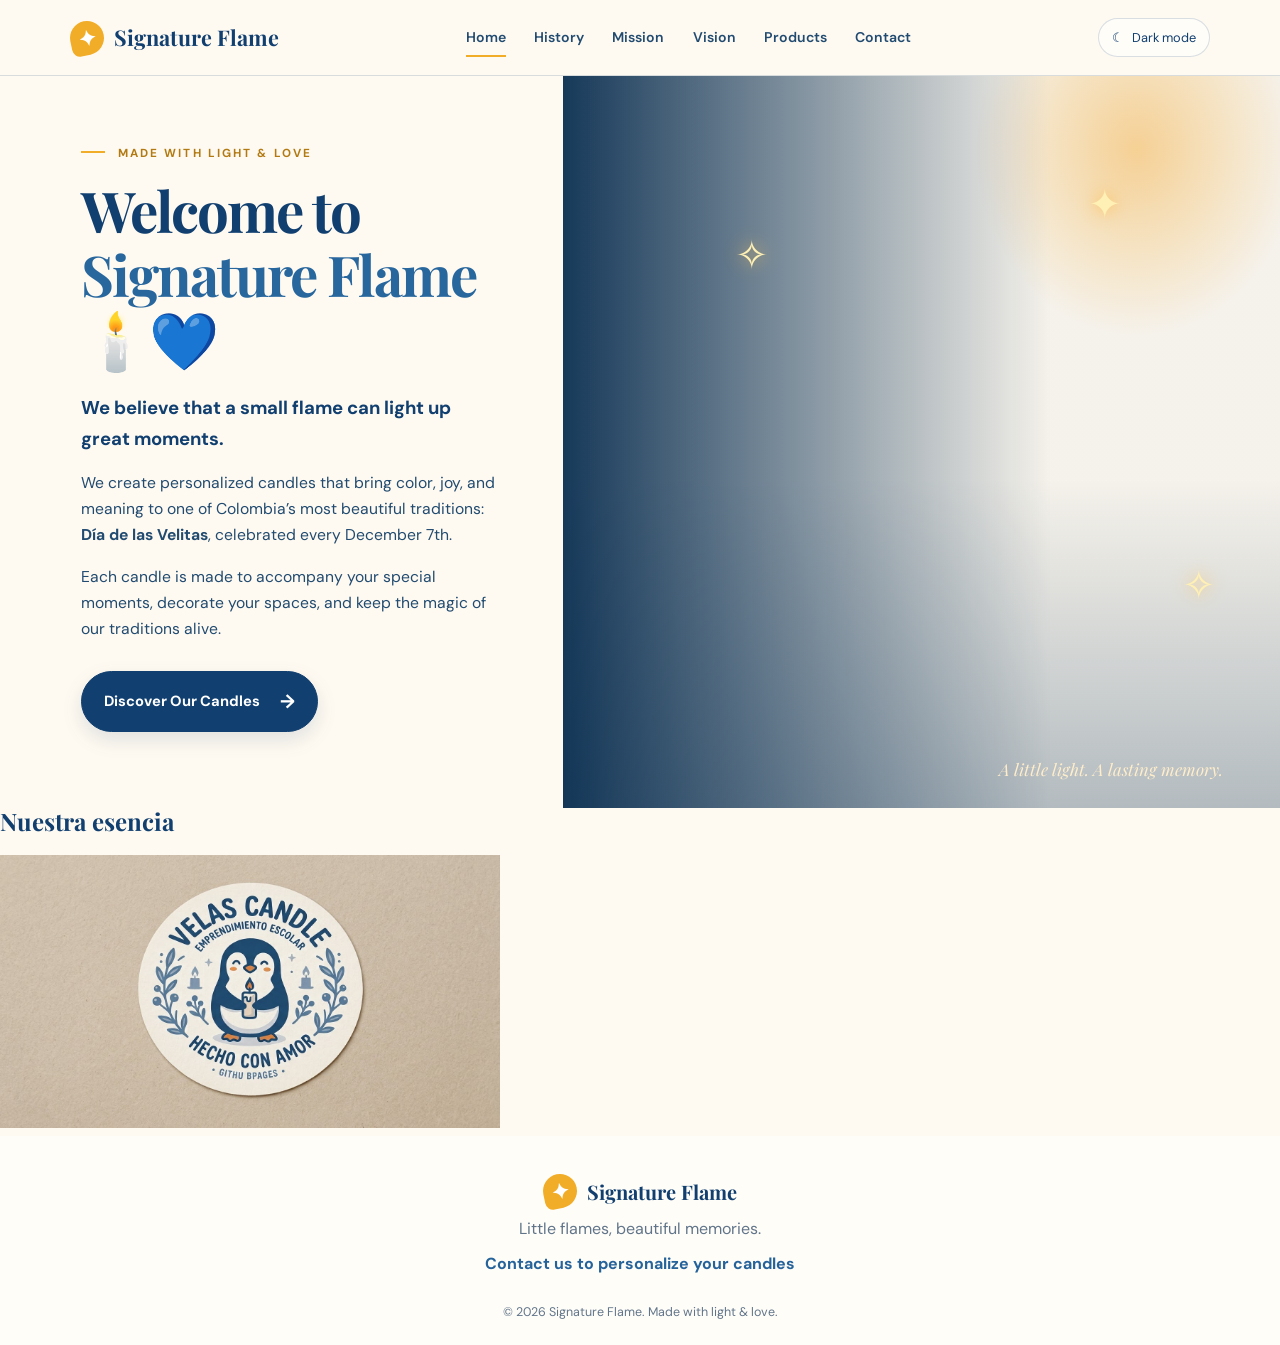
==== index.html @ e7e6c3d5 "Add logo section with image and heading" ====
<!DOCTYPE html>
<!DOCTYPE html>

<html lang="en">
<head>
<meta charset="utf-8"/>
<meta content="width=device-width, initial-scale=1.0" name="viewport"/>
<meta content="Signature Flame creates personalized candles that celebrate Colombia's Día de las Velitas and life's special moments." name="description"/>
<title>Signature Flame | Home</title>
<link href="https://fonts.googleapis.com" rel="preconnect"/>
<link crossorigin="" href="https://fonts.gstatic.com" rel="preconnect"/>
<link href="https://fonts.googleapis.com/css2?family=DM+Sans:wght@400;500;600;700&amp;family=Playfair+Display:wght@500;600;700&amp;display=swap" rel="stylesheet"/>
<link href="style.css" rel="stylesheet"/>
<script defer="" src="script.js"></script>
</head>
<body>
<header class="site-header">
<a aria-label="Signature Flame home" class="brand" href="index.html">
<span aria-hidden="true" class="brand-mark">✦</span>
<span>Signature Flame</span>
</a>
<button aria-expanded="false" aria-label="Open navigation" class="menu-toggle" id="menuToggle">☰</button>
<nav aria-label="Main navigation" class="nav-links" id="navLinks"><a aria-current="page" class="active" href="index.html">Home</a><a href="history.html">History</a><a href="mission.html">Mission</a><a href="vision.html">Vision</a><a href="products.html">Products</a><a href="contact.html">Contact</a></nav>
<button aria-label="Toggle dark mode" class="theme-toggle" id="themeToggle" type="button">
<span aria-hidden="true" id="themeIcon">☾</span><span class="theme-label">Dark mode</span>
</button>
</header>
<main>
<section class="hero" id="home">
<div class="hero-copy">
<p class="eyebrow"><span></span> MADE WITH LIGHT &amp; LOVE</p>
<h1>Welcome to<br/><em>Signature Flame</em> 🕯️💙</h1>
<p class="hero-lead">We believe that a small flame can light up great moments.</p>
<p>We create personalized candles that bring color, joy, and meaning to one of Colombia’s most beautiful traditions: <strong>Día de las Velitas</strong>, celebrated every December 7th.</p>
<p>Each candle is made to accompany your special moments, decorate your spaces, and keep the magic of our traditions alive.</p>
<a class="button" href="products.html">Discover Our Candles <span aria-hidden="true">→</span></a>
</div>
<div aria-label="Colorful personalized candles in a gift box during the holiday season" class="hero-visual hero-photo" role="img">
<div class="hero-photo-shade"></div>
<span class="spark spark-a">✧</span><span class="spark spark-b">✦</span><span class="spark spark-c">✧</span>
<div class="hero-caption">A little light. A lasting memory.</div>
</div>
</section>
<section class="logo-candle">
  <h2>Nuestra esencia</h2>
  <img src="logo-velas-candle.png"
       alt="Logo de Velas Candle"
       style="max-width: 500px; width: 100%; height: auto;">
</section>
</main>
<footer id="contact">
<a class="brand footer-brand" href="index.html"><span class="brand-mark">✦</span><span>Signature Flame</span></a>
<p>Little flames, beautiful memories.</p>
<a class="footer-contact" href="mailto:hello@signatureflame.example">Contact us to personalize your candles</a>
<small>© <span id="year"></span> Signature Flame. Made with light &amp; love.</small>
</footer>
</body>
</html>
---- style.css ----
/* Signature Flame — responsive one-page website */
:root {
  --cream: #fffaf1;
  --paper: #f7f0e4;
  --navy: #103f70;
  --navy-deep: #082d50;
  --blue: #25639a;
  --gold: #f2ad28;
  --ink: #214b70;
  --muted: #61758a;
  --line: rgba(16, 63, 112, .16);
  --surface: #fffdf8;
  --shadow: 0 18px 50px rgba(30, 50, 70, .10);
}
* { box-sizing: border-box; }
html { scroll-behavior: smooth; scroll-padding-top: 90px; }
body { margin: 0; background: var(--cream); color: var(--ink); font-family: "DM Sans", sans-serif; line-height: 1.65; transition: background .25s, color .25s; }
a { color: inherit; text-decoration: none; }
button { font: inherit; }
.site-header { position: sticky; top: 0; z-index: 20; display: flex; align-items: center; justify-content: space-between; gap: 24px; min-height: 76px; padding: 12px clamp(20px, 5.5vw, 84px); background: color-mix(in srgb, var(--cream) 92%, transparent); border-bottom: 1px solid var(--line); backdrop-filter: blur(16px); }
.brand { display: inline-flex; align-items: center; gap: 10px; color: var(--navy); font-family: "Playfair Display", serif; font-size: 1.35rem; font-weight: 700; white-space: nowrap; }
.brand-mark { display: grid; place-items: center; width: 34px; height: 34px; border-radius: 50% 50% 50% 8px; transform: rotate(-12deg); background: var(--gold); color: white; font-family: sans-serif; font-size: 1.35rem; }
.nav-links { display: flex; align-items: center; gap: clamp(14px, 2.2vw, 32px); }
.nav-links a { position: relative; font-size: .88rem; font-weight: 600; }
.nav-links a::after { position: absolute; right: 0; bottom: -8px; left: 0; height: 2px; background: var(--gold); content: ""; transform: scaleX(0); transition: transform .2s; }
.nav-links a:hover::after, .nav-links a.active::after { transform: scaleX(1); }
.theme-toggle, .menu-toggle { border: 1px solid var(--line); background: var(--surface); color: var(--navy); border-radius: 999px; cursor: pointer; }
.theme-toggle { display: inline-flex; align-items: center; gap: 8px; padding: 8px 13px; white-space: nowrap; font-size: .8rem; }
.menu-toggle { display: none; padding: 7px 11px; font-size: 1.2rem; }
.hero { min-height: 590px; display: grid; grid-template-columns: minmax(340px, .88fr) minmax(420px, 1.12fr); overflow: hidden; }
.hero-copy { align-self: center; max-width: 680px; padding: 68px 5vw 76px clamp(24px, 6.3vw, 96px); }
.eyebrow { margin: 0 0 15px; color: #b27a12; font-size: .73rem; font-weight: 700; letter-spacing: .18em; }
.eyebrow span { display: inline-block; width: 24px; height: 2px; margin: 0 8px 4px 0; background: var(--gold); }
h1, h2, h3 { margin-top: 0; color: var(--navy); font-family: "Playfair Display", serif; line-height: 1.13; }
h1 { margin-bottom: 24px; font-size: clamp(2.8rem, 4.4vw, 4.7rem); letter-spacing: -.035em; }
h1 em, .closing h2 em { color: #28679e; font-style: normal; }
.hero-copy p:not(.eyebrow) { max-width: 520px; margin: 0 0 16px; font-size: .98rem; }
.hero-lead { color: var(--navy); font-size: 1.16rem !important; font-weight: 700; }
.button { display: inline-flex; align-items: center; justify-content: center; gap: 20px; margin-top: 13px; padding: 14px 22px; border: 1px solid var(--navy); border-radius: 999px; background: var(--navy); color: white; font-size: .92rem; font-weight: 700; box-shadow: 0 8px 20px rgba(16, 63, 112, .13); transition: transform .2s, background .2s; }
.button:hover { transform: translateY(-2px); background: var(--blue); }
.button span { font-size: 1.2rem; }
.hero-visual { position: relative; display: grid; min-height: 590px; place-items: center; overflow: hidden; background: radial-gradient(ellipse at 50% 68%, #b86a2e 0, #63351e 37%, #1b2630 75%, #111d29 100%); }
.hero-visual::before { position: absolute; inset: 0; background: linear-gradient(90deg, var(--cream), transparent 23%), radial-gradient(ellipse at 80% 10%, rgba(255, 181, 62, .5), transparent 20%); content: ""; }
.glow { position: absolute; border-radius: 50%; background: #ffc05a; filter: blur(18px); opacity: .65; }
.glow-one { top: 15%; right: 17%; width: 25px; height: 25px; }
.glow-two { top: 32%; left: 20%; width: 12px; height: 12px; }
.hero-candles { position: relative; display: flex; align-items: end; justify-content: center; gap: 18px; width: 100%; height: 360px; padding: 0 30px 34px; }
.candle { position: relative; display: flex; align-items: center; justify-content: center; width: clamp(100px, 13vw, 175px); height: 220px; border: 1px solid rgba(255,255,255,.45); border-radius: 15px 15px 22px 22px; box-shadow: inset 10px 0 20px rgba(255,255,255,.25), inset -14px 0 20px rgba(0,0,0,.15), 0 25px 35px rgba(0,0,0,.25); }
.candle-tall { height: 270px; background: linear-gradient(90deg,#e7c9a2,#fff0d5 42%,#d3a777); transform: rotate(-2deg); }
.candle-blue { background: linear-gradient(90deg,#173e71,#2d6a9a 48%,#102e56); transform: rotate(2deg); }
.candle-small { width: clamp(90px, 11vw, 145px); height: 145px; margin-left: -65px; background: linear-gradient(90deg,#bd432e,#f08a49 48%,#a93629); z-index: 2; }
.flame, .lantern-flame, .story-candle i { position: absolute; top: -28px; left: calc(50% - 8px); width: 16px; height: 31px; border-radius: 60% 40% 55% 45%; background: linear-gradient(#fff9b8 0%, #ffcf49 45%, #f77b16 100%); box-shadow: 0 0 20px 8px rgba(255, 166, 44, .38); transform: rotate(4deg); }
.candle-art { color: #174b80; text-align: center; font-size: 1.5rem; line-height: 1.3; }
.candle-blue .candle-art { color: #f5d69c; }
.candle-small .candle-art { color: #ffe5a5; font-size: 1.2rem; }
.spark { position: absolute; z-index: 3; color: #fff0b5; font-size: 2.5rem; text-shadow: 0 0 18px #ffbf50; }
.spark-a { top: 20%; left: 24%; }.spark-b { top: 13%; right: 22%; }.spark-c { right: 9%; bottom: 26%; }
.hero-caption { position: absolute; right: 8%; bottom: 25px; color: #ffedca; font-family: "Playfair Display", serif; font-size: 1.05rem; font-style: italic; }
.values { display: grid; grid-template-columns: repeat(4, 1fr); padding: 40px clamp(20px, 5.5vw, 84px) 48px; background: var(--surface); }
.value-card { padding: 10px 22px; text-align: center; border-right: 1px solid var(--line); }
.value-card:last-child { border-right: 0; }
.value-icon { display: block; color: var(--blue); font-size: 2.6rem; line-height: 1.2; }
.value-card h2 { margin: 10px 0 7px; font-size: 1.35rem; }
.value-card p { max-width: 210px; margin: 0 auto; color: var(--muted); font-size: .91rem; }
.section-wrap { padding: 92px clamp(24px, 6vw, 90px); }
.story { display: grid; grid-template-columns: 1fr 1fr; align-items: center; gap: clamp(40px, 7vw, 100px); }
.story-art { position: relative; min-height: 360px; overflow: hidden; border-radius: 18px; background: linear-gradient(180deg, #182e48 0%, #304967 48%, #7a4b32 100%); box-shadow: var(--shadow); }
.story-art::before { position: absolute; right: 0; bottom: 0; left: 0; height: 32%; background: repeating-linear-gradient(8deg, #8d542c 0 12px, #a86b37 13px 18px); content: ""; }
.moon { position: absolute; top: 35px; right: 54px; width: 54px; height: 54px; border-radius: 50%; background: #f9d88d; box-shadow: 0 0 35px rgba(255,208,113,.3); }
.city { position: absolute; bottom: 27%; background: #172c43; clip-path: polygon(0 100%,0 35%,12% 35%,12% 15%,22% 15%,22% 0,32% 15%,32% 35%,43% 35%,43% 55%,56% 55%,56% 23%,68% 23%,68% 40%,80% 40%,80% 10%,90% 10%,90% 100%); }
.city-one { left: 4%; width: 44%; height: 135px; }.city-two { right: 3%; width: 46%; height: 165px; opacity: .8; }
.lantern { position: absolute; z-index: 2; bottom: 16%; left: 12%; width: 100px; height: 150px; filter: drop-shadow(0 0 15px #ffad39); }
.lantern-top { width: 64px; height: 15px; margin: auto; border: 3px solid #d9b47b; border-radius: 50% 50% 0 0; }
.lantern-glass { position: relative; display: grid; place-items: center; width: 76px; height: 100px; margin: auto; border: 5px solid #d9b47b; background: rgba(255,213,139,.12); }
.lantern-glass::before, .lantern-glass::after { position: absolute; top: 0; bottom: 0; width: 3px; background: #d9b47b; content: ""; }.lantern-glass::before { left: 17px; }.lantern-glass::after { right: 17px; }
.lantern-flame { top: 34px; left: 27px; width: 15px; height: 28px; }
.lantern-base { width: 94px; height: 12px; margin: auto; background: #d9b47b; border-radius: 2px 2px 8px 8px; }
.story-candle { position: absolute; z-index: 3; bottom: 12%; display: grid; place-items: center; width: 88px; height: 105px; border-radius: 10px 10px 13px 13px; box-shadow: inset 8px 0 12px rgba(255,255,255,.3), 0 10px 15px #18202b66; }
.story-candle i { top: -22px; width: 12px; height: 25px; }
.story-candle b { color: #184f81; text-align: center; font-size: 1.1rem; line-height: 1.4; }
.story-candle-one { left: 34%; background: #f4d6a5; }.story-candle-two { left: 54%; bottom: 15%; background: #22588a; }.story-candle-two b { color: #f6dba6; }.story-candle-three { right: 9%; bottom: 10%; background: #c84c37; width: 75px; height: 85px; }.story-candle-three b { color: #ffe4a2; }
.story-star { position: absolute; z-index: 4; color: #ffd36c; font-size: 2rem; }.star-one { top: 20%; left: 32%; }.star-two { top: 16%; right: 20%; }.star-three { bottom: 25%; right: 32%; }
.story-copy h2, .section-heading h2 { margin-bottom: 20px; font-size: clamp(2.1rem, 3.4vw, 3.3rem); }
.story-copy p:not(.eyebrow) { color: var(--muted); }
.text-link { display: inline-flex; gap: 12px; margin-top: 12px; color: var(--navy); font-weight: 700; }.text-link span { color: #c18a20; }
.purpose { padding: 76px clamp(24px, 6vw, 90px); background: var(--paper); }
.purpose-inner { display: grid; grid-template-columns: 1fr 1px 1fr; gap: clamp(30px, 6vw, 90px); max-width: 1120px; margin: auto; }
.purpose-card { position: relative; padding: 12px 0; }.purpose-number { color: #b27a12; font-size: .72rem; font-weight: 700; letter-spacing: .15em; }.purpose-icon { display: block; margin: 12px 0; color: var(--blue); font-size: 2rem; }.purpose-card h2 { margin-bottom: 12px; font-size: 2rem; }.purpose-card p { max-width: 470px; margin-bottom: 0; color: var(--muted); }.purpose-divider { background: var(--line); }
.section-heading { margin-bottom: 35px; text-align: center; }.section-heading h2 { margin-bottom: 10px; }.section-heading > p:last-child { color: var(--muted); }
.product-grid { display: grid; grid-template-columns: repeat(3, 1fr); gap: 24px; }
.product-card { overflow: hidden; border: 1px solid var(--line); border-radius: 16px; background: var(--surface); transition: transform .2s, box-shadow .2s; }.product-card:hover { transform: translateY(-5px); box-shadow: var(--shadow); }
.product-visual { position: relative; display: grid; min-height: 240px; place-items: center; overflow: hidden; }.product-visual-cream { background: #f1e4ce; }.product-visual-blue { background: #d9e7ed; }.product-visual-pink { background: #f0d8d4; }
.product-candle { position: relative; display: grid; place-items: center; width: 116px; height: 154px; border-radius: 12px 12px 17px 17px; box-shadow: inset 12px 0 18px #ffffff55, inset -10px 0 14px #00000015, 0 18px 25px #26384a24; }.product-candle i { position: absolute; top: -23px; left: 53px; width: 13px; height: 26px; border-radius: 50%; background: #ffbd43; box-shadow: 0 0 18px #ffb53c; }.product-candle span { color: #174b80; text-align: center; line-height: 1.4; font-size: 1.3rem; }.cream-candle { background: #f9f0dc; }.blue-candle { background: #174b80; }.blue-candle span { color: #f6d99d; }.pink-candle { background: #d96d66; }.pink-candle span { color: #ffe4b2; }.product-spark { position: absolute; top: 24px; right: 26%; color: #bb8c30; font-size: 2rem; }
.product-info { padding: 20px 22px 22px; }.product-info h3 { margin-bottom: 7px; font-size: 1.25rem; }.product-info p { margin: 0; color: var(--muted); font-size: .91rem; }.product-note { margin: 25px 0 0; color: var(--muted); text-align: center; font-size: .88rem; }
.closing { position: relative; overflow: hidden; padding: 75px 24px 82px; background: var(--navy-deep); color: #e8f0f7; text-align: center; }.closing::before, .closing::after { position: absolute; width: 240px; height: 240px; border: 1px solid #ffffff1c; border-radius: 50%; content: ""; }.closing::before { top: -140px; left: -80px; }.closing::after { right: -100px; bottom: -160px; }.closing .eyebrow { color: #f7c45f; }.closing h2 { position: relative; margin: 0 auto 20px; color: #fff9ee; font-size: clamp(2rem, 4vw, 3.4rem); }.closing h2 em { color: #f4c45f; }.closing-star { position: absolute; top: 25px; right: 20%; color: #f4c45f; font-size: 2.5rem; }.button-light { border-color: #f4c45f; background: #f4c45f; color: #102f4d; }.button-light:hover { background: #ffe09a; }
footer { display: flex; flex-direction: column; align-items: center; padding: 38px 20px 22px; background: var(--surface); text-align: center; } .footer-brand { font-size: 1.25rem; }footer p { margin: 8px 0; color: var(--muted); } .footer-contact { color: var(--blue); font-weight: 700; } footer small { margin-top: 25px; color: var(--muted); font-size: .78rem; }
body.dark { --cream: #101f2c; --paper: #172a3a; --navy: #e2effb; --navy-deep: #081521; --blue: #8dc4f0; --ink: #d8e6f2; --muted: #a6bacb; --line: rgba(210,230,245,.16); --surface: #142635; --shadow: 0 18px 50px rgba(0,0,0,.25); }
body.dark .hero-visual::before { background: linear-gradient(90deg, var(--cream), transparent 23%), radial-gradient(ellipse at 80% 10%, rgba(255, 181, 62, .5), transparent 20%); }
body.dark h1 em, body.dark .closing h2 em { color: #8dc4f0; }
body.dark .product-visual-cream { background: #574c3e; } body.dark .product-visual-blue { background: #263e4c; } body.dark .product-visual-pink { background: #4c3437; }
body.dark .story-copy h2, body.dark .section-heading h2, body.dark .purpose-card h2, body.dark .value-card h2, body.dark .product-info h3 { color: var(--navy); }
@media (max-width: 1050px) {
  .site-header { gap: 14px; padding-inline: 24px; }.brand { font-size: 1.15rem; }.nav-links { gap: 14px; }.nav-links a { font-size: .8rem; }.theme-label { display: none; }
  .hero-copy { padding-left: 35px; }.hero { grid-template-columns: minmax(320px, .95fr) minmax(350px, 1.05fr); }.candle { width: 120px; }.candle-small { width: 100px; margin-left: -45px; }
}
@media (max-width: 780px) {
  .site-header { min-height: 68px; }.menu-toggle { display: block; margin-left: auto; }.theme-toggle { padding: 8px 11px; }
  .nav-links { position: absolute; top: calc(100% + 1px); right: 0; left: 0; display: none; flex-direction: column; align-items: stretch; gap: 0; padding: 8px 24px 18px; border-bottom: 1px solid var(--line); background: var(--cream); box-shadow: var(--shadow); }.nav-links.open { display: flex; }.nav-links a { padding: 11px 0; font-size: .95rem; }.nav-links a::after { display: none; }
  .hero { grid-template-columns: 1fr; }.hero-copy { padding: 55px 26px 45px; }.hero-visual { min-height: 390px; }.hero-visual::before { background: linear-gradient(180deg, var(--cream), transparent 20%); }.hero-candles { transform: scale(.88); }.hero-caption { right: 0; left: 0; text-align: center; }
  .values { grid-template-columns: repeat(2, 1fr); padding: 24px 16px; }.value-card { padding: 22px 12px; }.value-card:nth-child(2) { border-right: 0; }.value-card:nth-child(-n+2) { border-bottom: 1px solid var(--line); }
  .section-wrap { padding: 64px 24px; }.story { grid-template-columns: 1fr; gap: 35px; }.story-art { min-height: 320px; }.purpose { padding: 52px 26px; }.purpose-inner { grid-template-columns: 1fr; gap: 25px; }.purpose-divider { height: 1px; }.product-grid { grid-template-columns: 1fr; max-width: 480px; margin: auto; }.product-visual { min-height: 260px; }
}
@media (max-width: 420px) {
  .brand { font-size: 1rem; gap: 7px; }.brand-mark { width: 29px; height: 29px; }.hero-copy { padding-inline: 21px; }h1 { font-size: 2.65rem; }.hero-visual { min-height: 330px; }.hero-candles { gap: 10px; transform: scale(.75); }.candle-small { margin-left: -42px; }.hero-caption { font-size: .9rem; }.story-art { min-height: 275px; }.story-candle { transform: scale(.8); transform-origin: bottom center; }
}

/* Real product photography */
.hero-photo {
  background-image: url("images/personalized-candles.png");
  background-size: cover;
  background-position: center 52%;
}
.hero-photo-shade {
  position: absolute;
  inset: 0;
  background: linear-gradient(90deg, rgba(8,45,80,.94) 0%, rgba(8,45,80,.65) 22%, rgba(8,45,80,.04) 68%),
              linear-gradient(0deg, rgba(8,45,80,.28), transparent 45%);
}
.hero-photo .hero-caption { z-index: 2; }
.product-photo {
  display: block;
  width: 100%;
  height: 260px;
  object-fit: cover;
  object-position: center;
}
@media (max-width: 780px) {
  .hero-photo { min-height: 380px; background-position: center; }
  .hero-photo-shade { background: linear-gradient(180deg, rgba(8,45,80,.18), rgba(8,45,80,.05) 55%, rgba(8,45,80,.52)); }
  .product-photo { height: 280px; }
}

/* Individual navigation pages */
.purpose-inner.single-purpose { grid-template-columns: minmax(0, 760px); justify-content: center; }
.purpose-card-page { max-width: 850px; margin: 0 auto; padding: 76px clamp(24px, 6vw, 90px); }

/* Individual navigation pages */
.purpose-inner.single-purpose { grid-template-columns: minmax(0, 760px); justify-content: center; }
.purpose-card-page { max-width: 850px; margin: 0 auto; padding: 76px clamp(24px, 6vw, 90px); }

/* Individual navigation pages */
.purpose-inner.single-purpose { grid-template-columns: minmax(0, 760px); justify-content: center; }
.purpose-card-page { max-width: 850px; margin: 0 auto; padding: 76px clamp(24px, 6vw, 90px); }
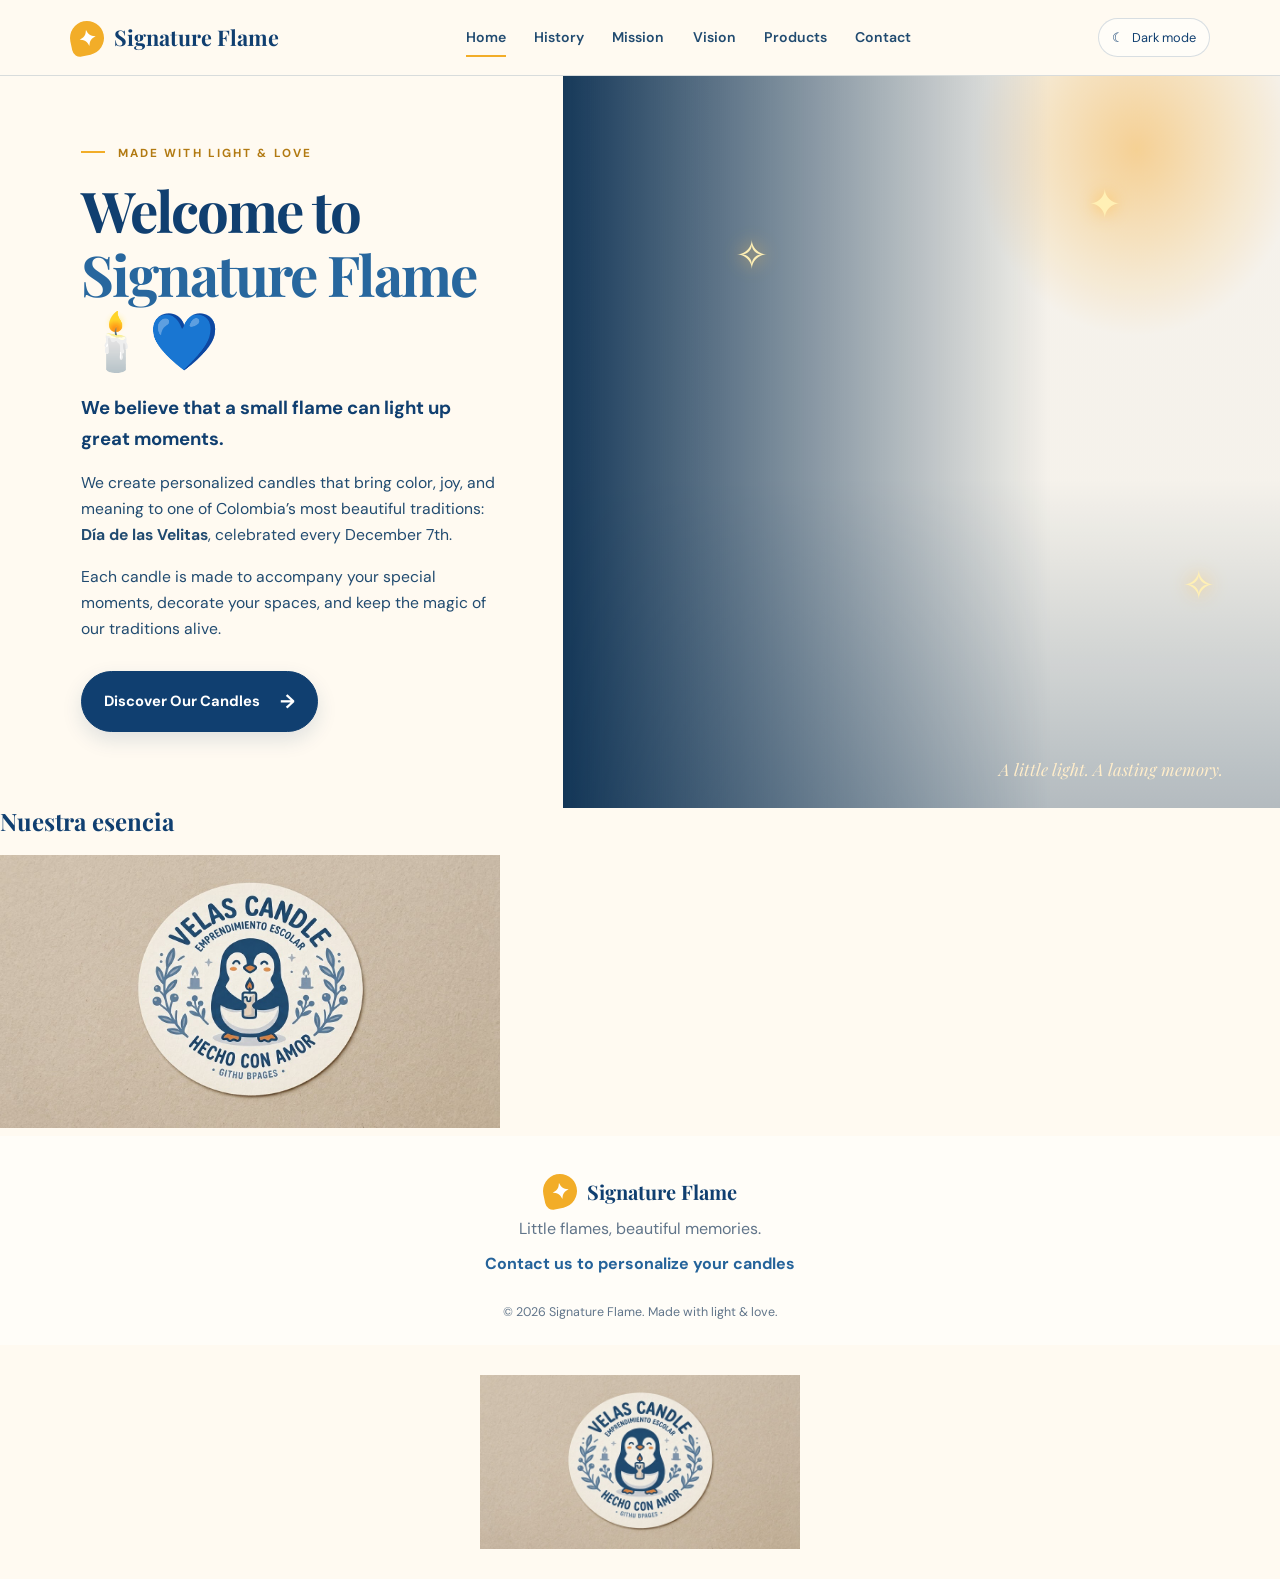
==== commit c8267028: "Add logo section for Velas Candle Added logo section with styling for Velas Candle." ====
--- a/index.html
+++ b/index.html
@@ -54,5 +54,30 @@
 <a class="footer-contact" href="mailto:hello@signatureflame.example">Contact us to personalize your candles</a>
 <small>© <span id="year"></span> Signature Flame. Made with light &amp; love.</small>
 </footer>
+  
+<!-- Logo de Velas Candle -->
+<div class="logo-velas-candle">
+  <img src="logo-velas-candle.png"
+       alt="Logo de Velas Candle - Hecho con amor">
+</div>
+
+<style>
+  .logo-velas-candle {
+    width: 100%;
+    display: flex;
+    justify-content: center;
+    align-items: center;
+    padding: 30px 20px;
+    box-sizing: border-box;
+  }
+
+  .logo-velas-candle img {
+    display: block;
+    width: 100%;
+    max-width: 320px;
+    height: auto;
+    object-fit: contain;
+  }
+</style>
 </body>
 </html>
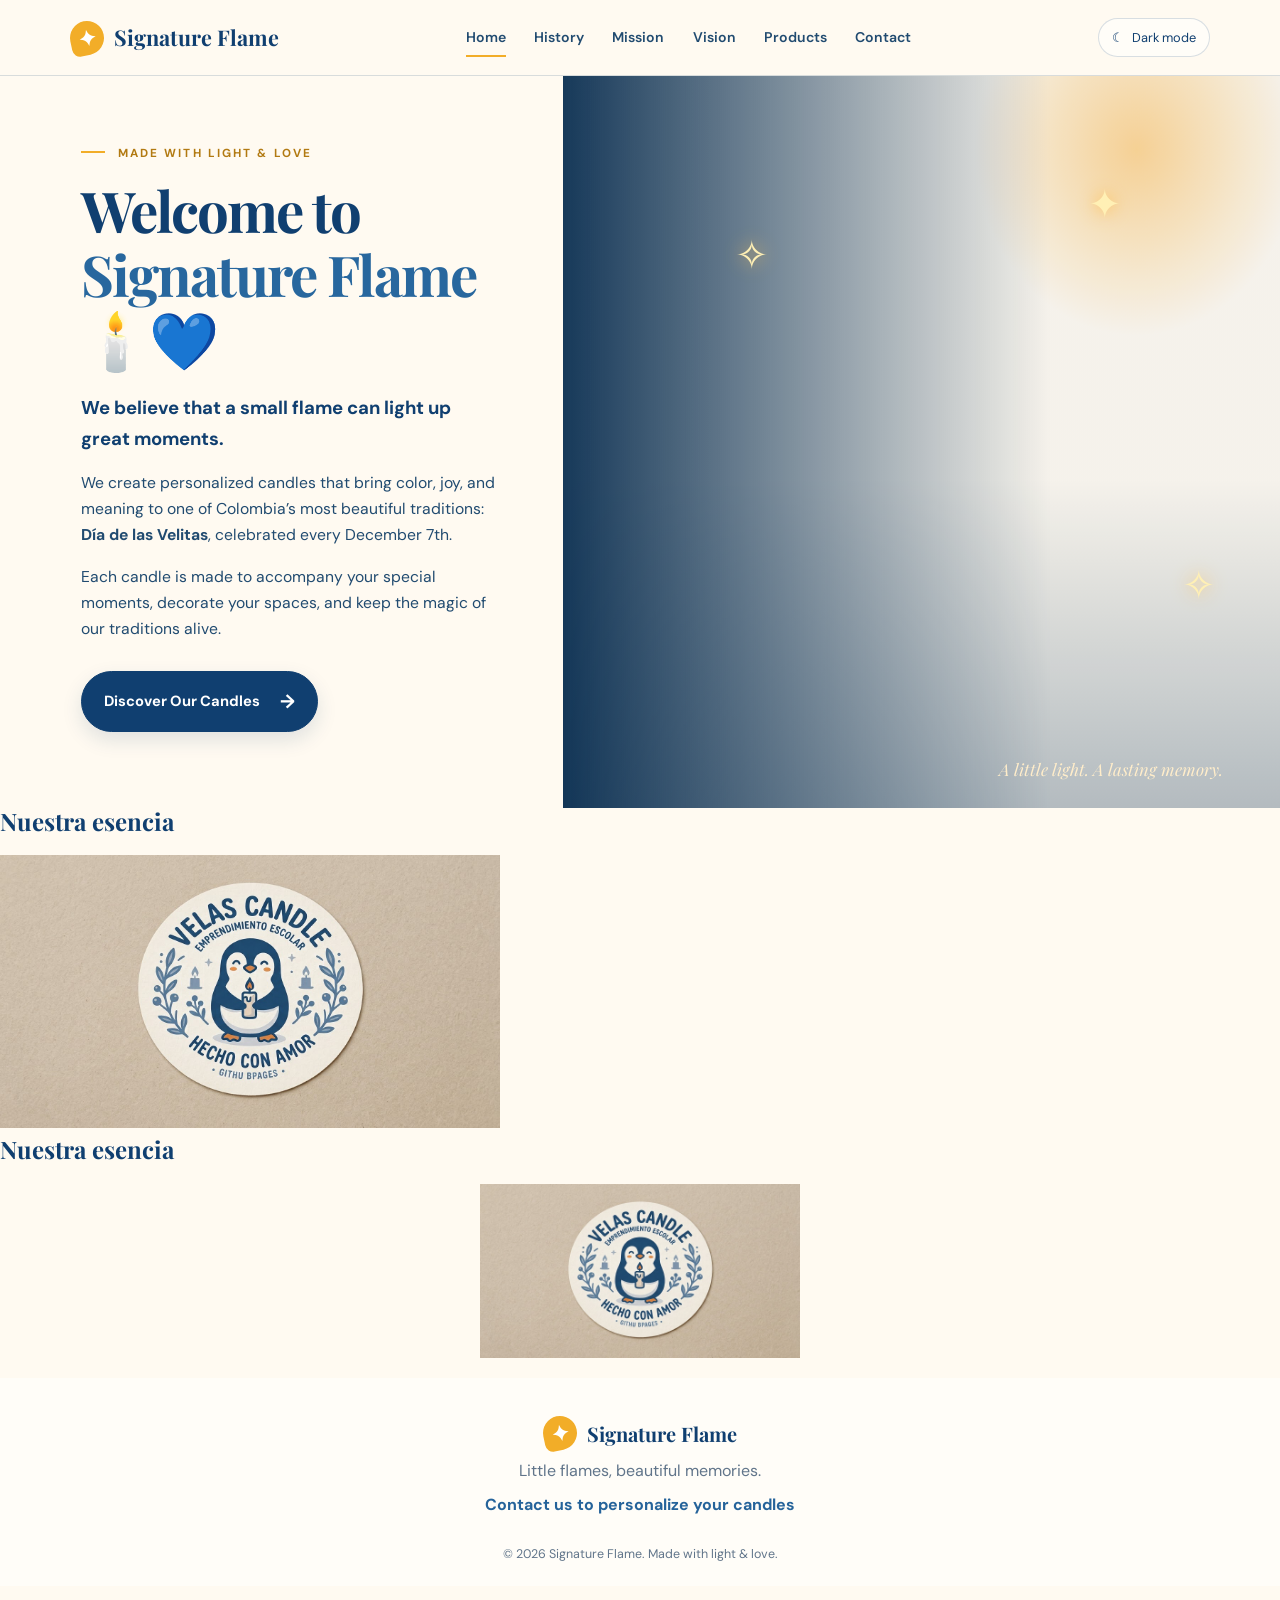
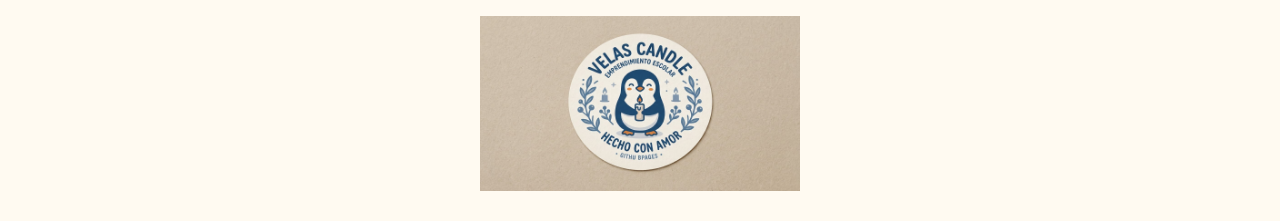
==== commit b16e9bc7: "Add logo section with image and heading" ====
--- a/index.html
+++ b/index.html
@@ -47,6 +47,17 @@
        alt="Logo de Velas Candle"
        style="max-width: 500px; width: 100%; height: auto;">
 </section>
+  
+<section class="logo-candle">
+  <h2>Nuestra esencia</h2>
+  <img
+    src="logo-velas-candle.png"
+    alt="Logo de Velas Candle"
+    style="display:block; width:100%; max-width:320px; height:auto; margin:20px auto;"
+  >
+</section>
+</main>
+
 </main>
 <footer id="contact">
 <a class="brand footer-brand" href="index.html"><span class="brand-mark">✦</span><span>Signature Flame</span></a>
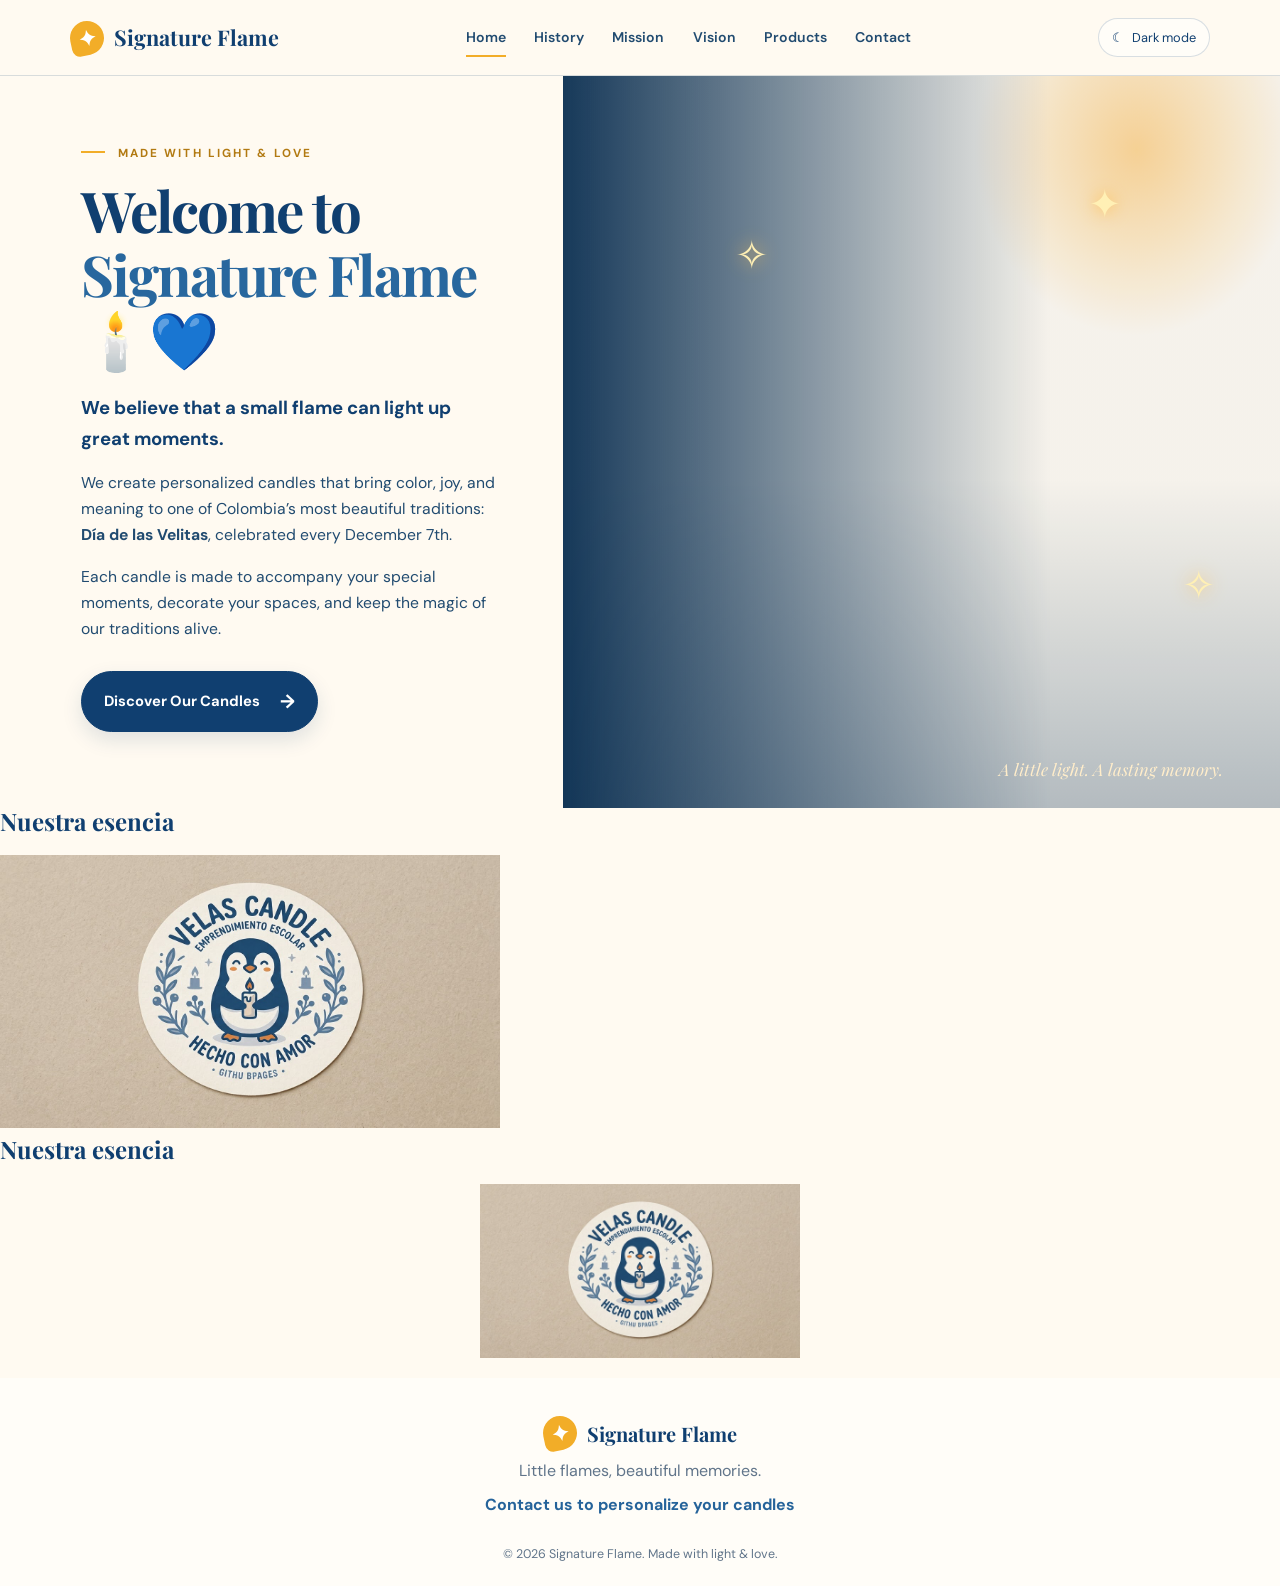
==== commit cef5afc7: "Remove logo and styles for Velas Candle Removed logo section and associated styles from index.html." ====
--- a/index.html
+++ b/index.html
@@ -65,30 +65,5 @@
 <a class="footer-contact" href="mailto:hello@signatureflame.example">Contact us to personalize your candles</a>
 <small>© <span id="year"></span> Signature Flame. Made with light &amp; love.</small>
 </footer>
-  
-<!-- Logo de Velas Candle -->
-<div class="logo-velas-candle">
-  <img src="logo-velas-candle.png"
-       alt="Logo de Velas Candle - Hecho con amor">
-</div>
-
-<style>
-  .logo-velas-candle {
-    width: 100%;
-    display: flex;
-    justify-content: center;
-    align-items: center;
-    padding: 30px 20px;
-    box-sizing: border-box;
-  }
-
-  .logo-velas-candle img {
-    display: block;
-    width: 100%;
-    max-width: 320px;
-    height: auto;
-    object-fit: contain;
-  }
-</style>
 </body>
 </html>
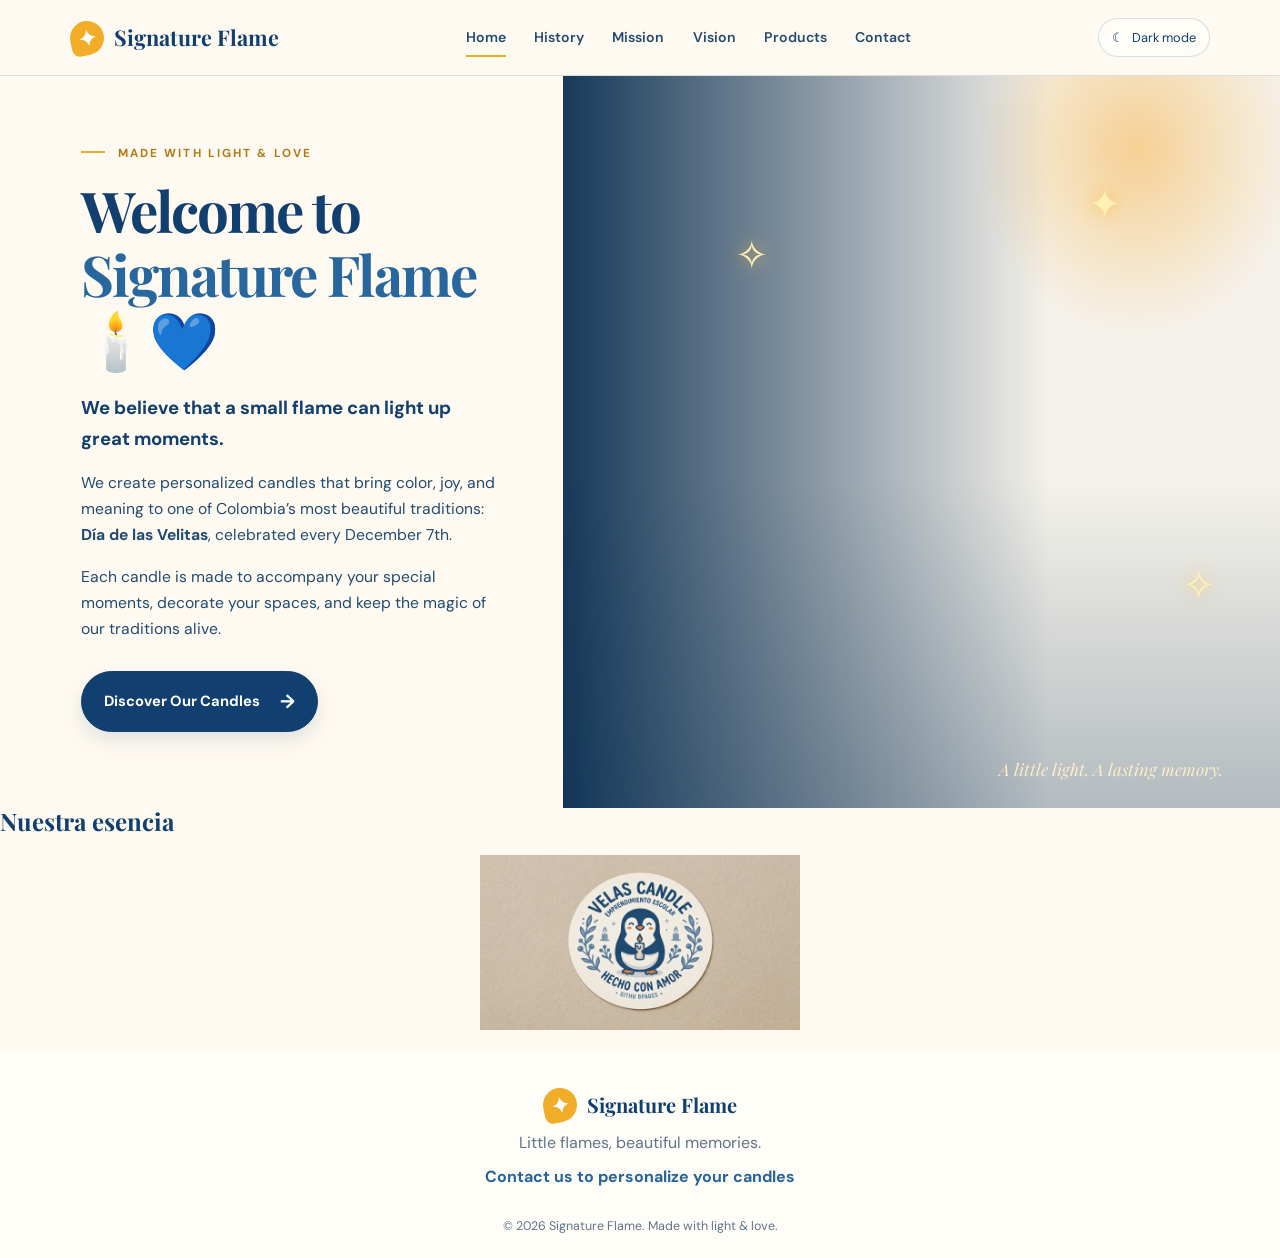
==== commit 39f30fa4: "Refactor logo-candle section in index.html Removed duplicate section for 'Nuestra esencia' and adjus" ====
--- a/index.html
+++ b/index.html
@@ -43,13 +43,6 @@
 </section>
 <section class="logo-candle">
   <h2>Nuestra esencia</h2>
-  <img src="logo-velas-candle.png"
-       alt="Logo de Velas Candle"
-       style="max-width: 500px; width: 100%; height: auto;">
-</section>
-  
-<section class="logo-candle">
-  <h2>Nuestra esencia</h2>
   <img
     src="logo-velas-candle.png"
     alt="Logo de Velas Candle"
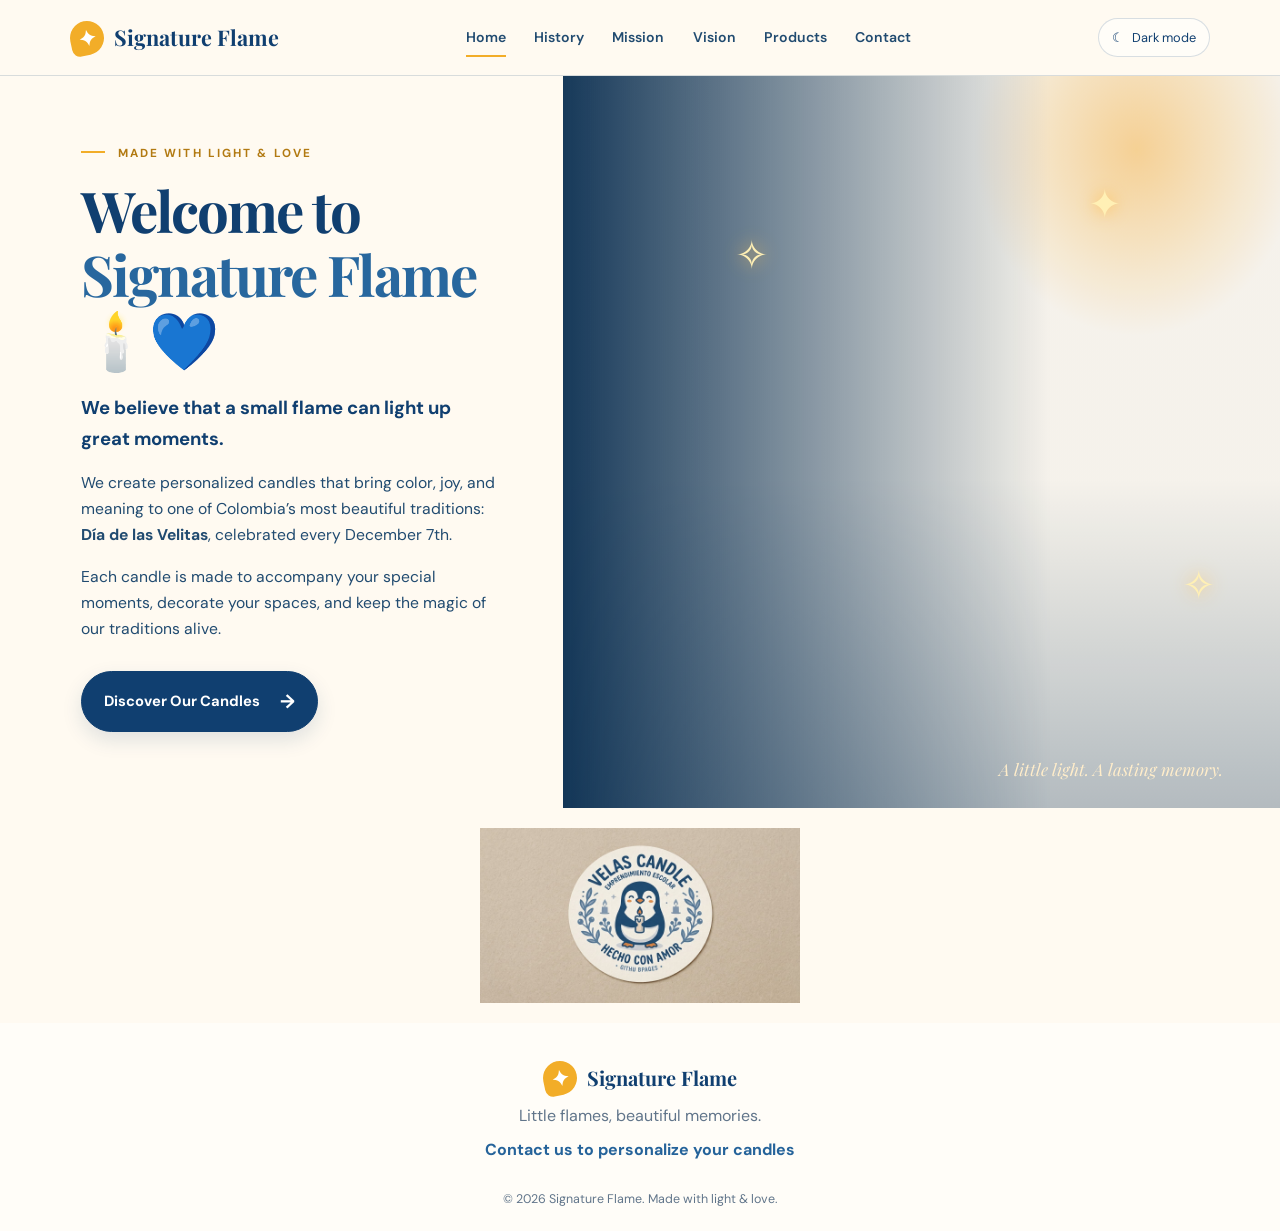
==== commit b6bc5724: "Remove heading 'Nuestra esencia' from index.html" ====
--- a/index.html
+++ b/index.html
@@ -42,7 +42,6 @@
 </div>
 </section>
 <section class="logo-candle">
-  <h2>Nuestra esencia</h2>
   <img
     src="logo-velas-candle.png"
     alt="Logo de Velas Candle"
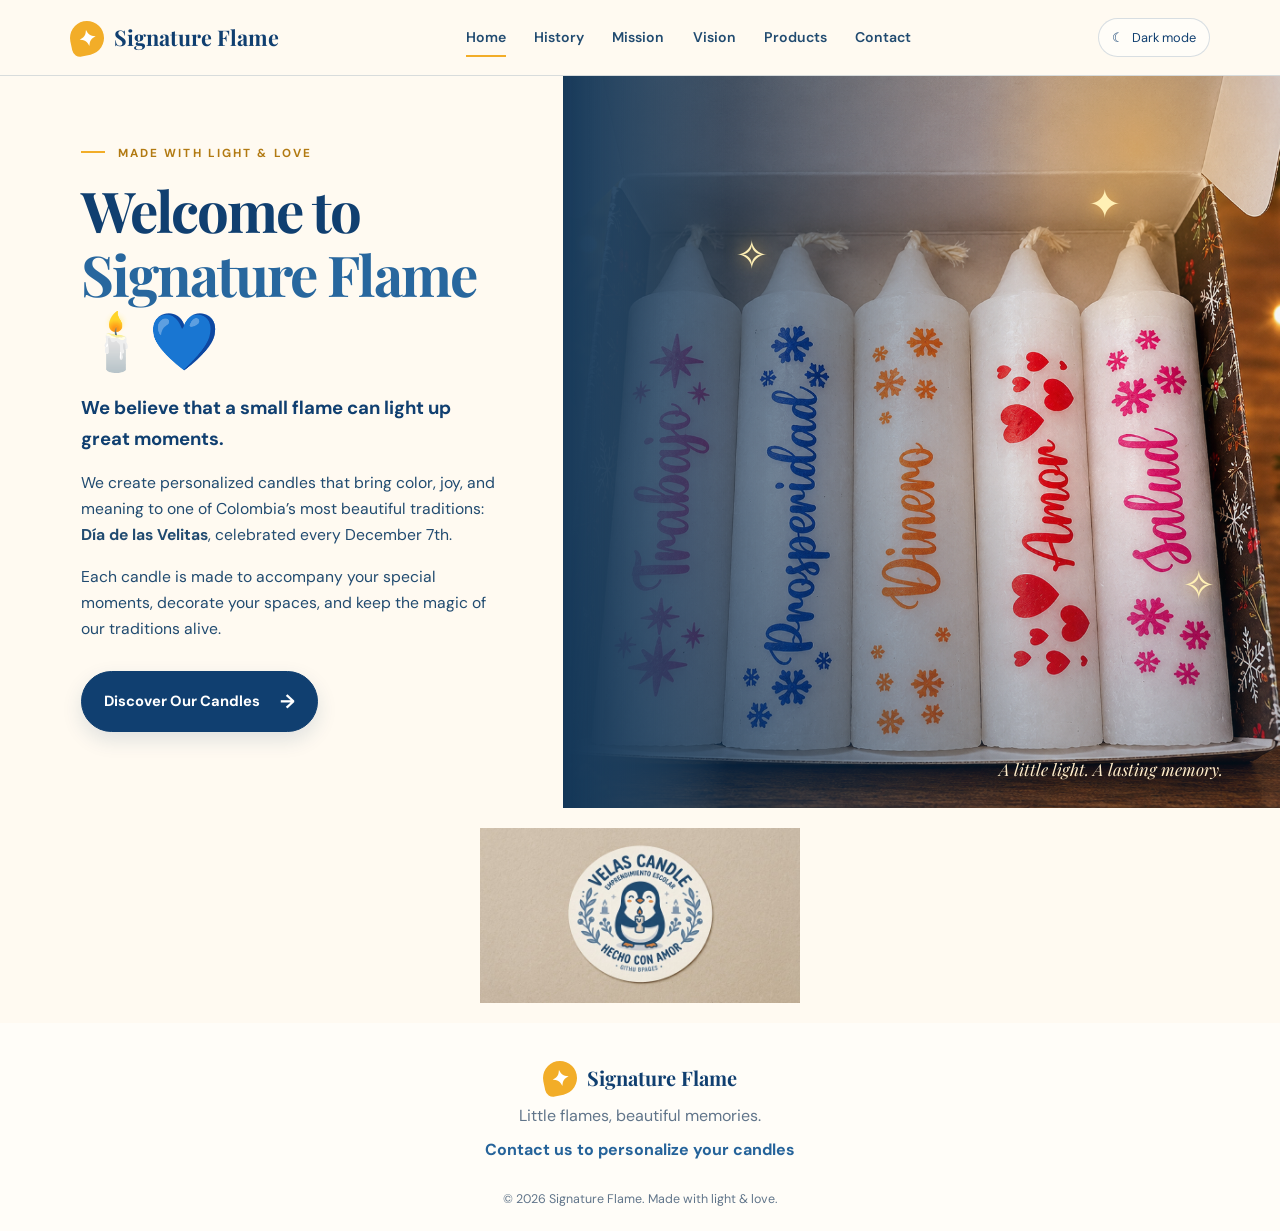
==== commit 8147cde3: "Update index.html" ====
--- a/index.html
+++ b/index.html
@@ -35,10 +35,17 @@
 <p>Each candle is made to accompany your special moments, decorate your spaces, and keep the magic of our traditions alive.</p>
 <a class="button" href="products.html">Discover Our Candles <span aria-hidden="true">→</span></a>
 </div>
-<div aria-label="Colorful personalized candles in a gift box during the holiday season" class="hero-visual hero-photo" role="img">
-<div class="hero-photo-shade"></div>
-<span class="spark spark-a">✧</span><span class="spark spark-b">✦</span><span class="spark spark-c">✧</span>
-<div class="hero-caption">A little light. A lasting memory.</div>
+<div class="hero-visual hero-photo">
+  <img
+    src="velitas.png"
+    alt="Velitas decorativas de Signature Flame"
+    style="width:100%; height:100%; object-fit:cover; display:block;"
+  >
+  <div class="hero-photo-shade"></div>
+  <span class="spark spark-a">✧</span>
+  <span class="spark spark-b">✦</span>
+  <span class="spark spark-c">✧</span>
+  <div class="hero-caption">A little light. A lasting memory.</div>
 </div>
 </section>
 <section class="logo-candle">
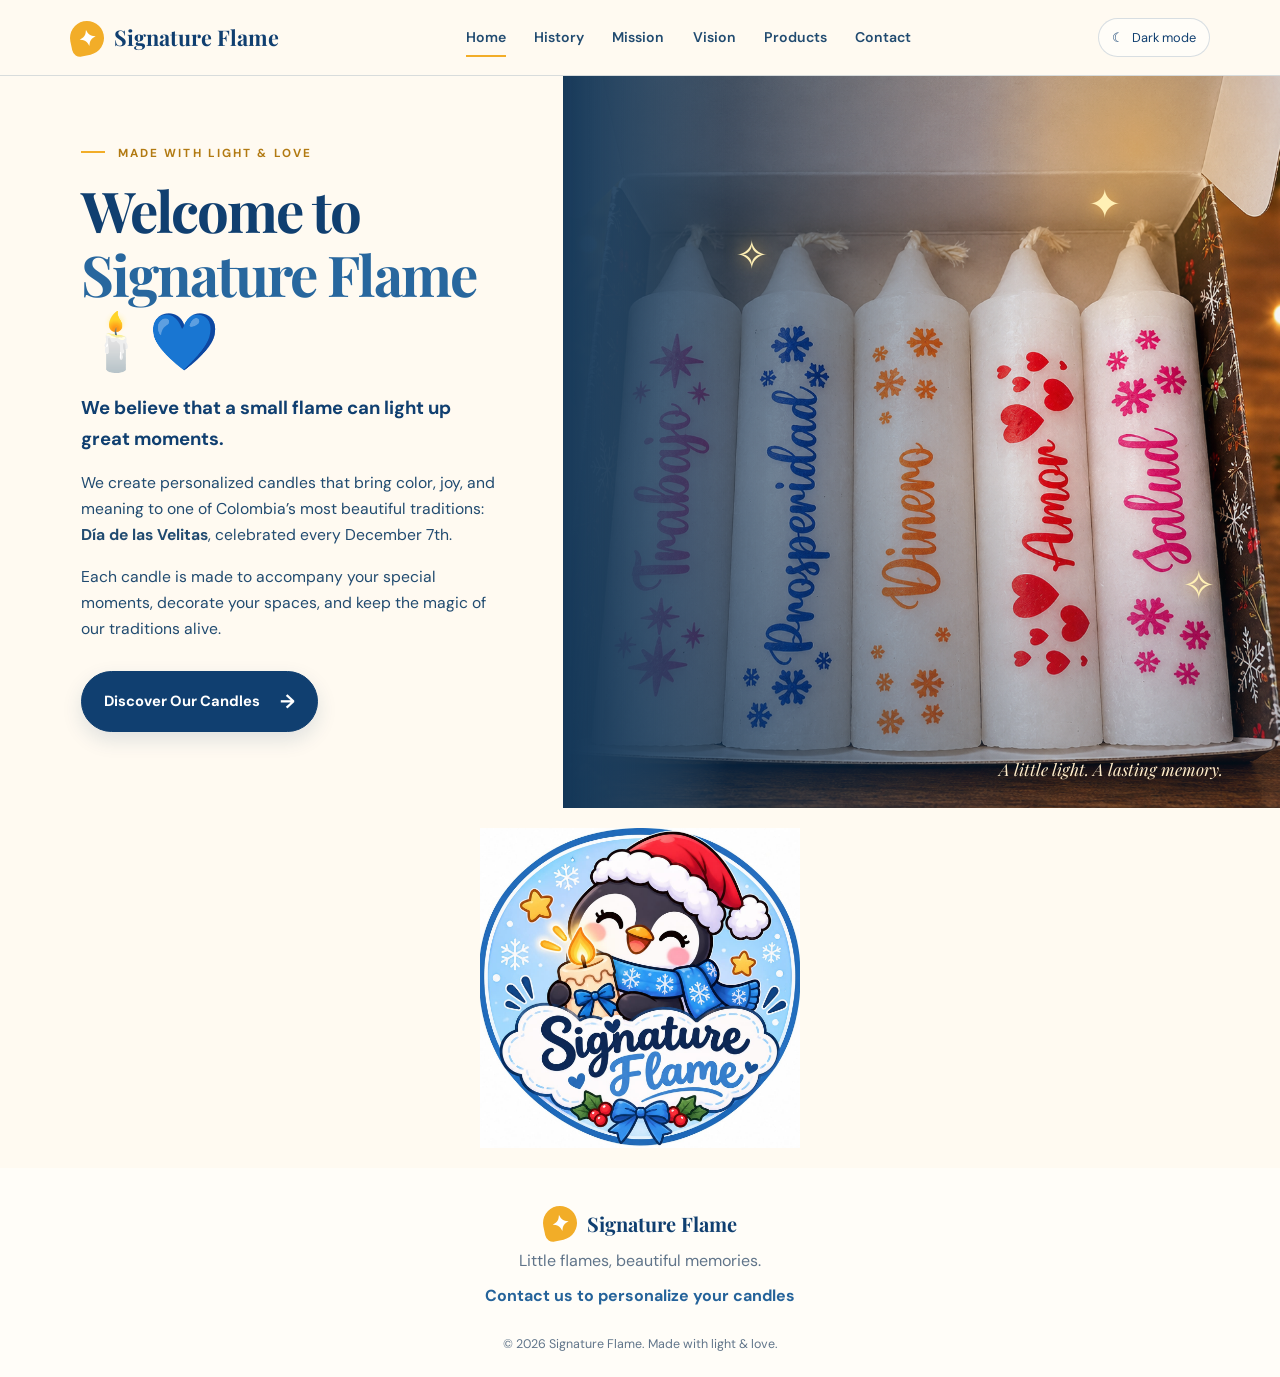
==== commit 8effddcd: "Update index.html" ====
--- a/index.html
+++ b/index.html
@@ -48,12 +48,12 @@
   <div class="hero-caption">A little light. A lasting memory.</div>
 </div>
 </section>
-<section class="logo-candle">
-  <img
-    src="logo-velas-candle.png"
-    alt="Logo de Velas Candle"
-    style="display:block; width:100%; max-width:320px; height:auto; margin:20px auto;"
-  >
+<section class="oficial-logo">
+    <img
+        src="./oficial-logo.png"
+        alt="Signature Flame Logo"
+        style="display:block; width:100%; max-width:320px; height:auto; margin:20px auto;"
+    >
 </section>
 </main>
 
